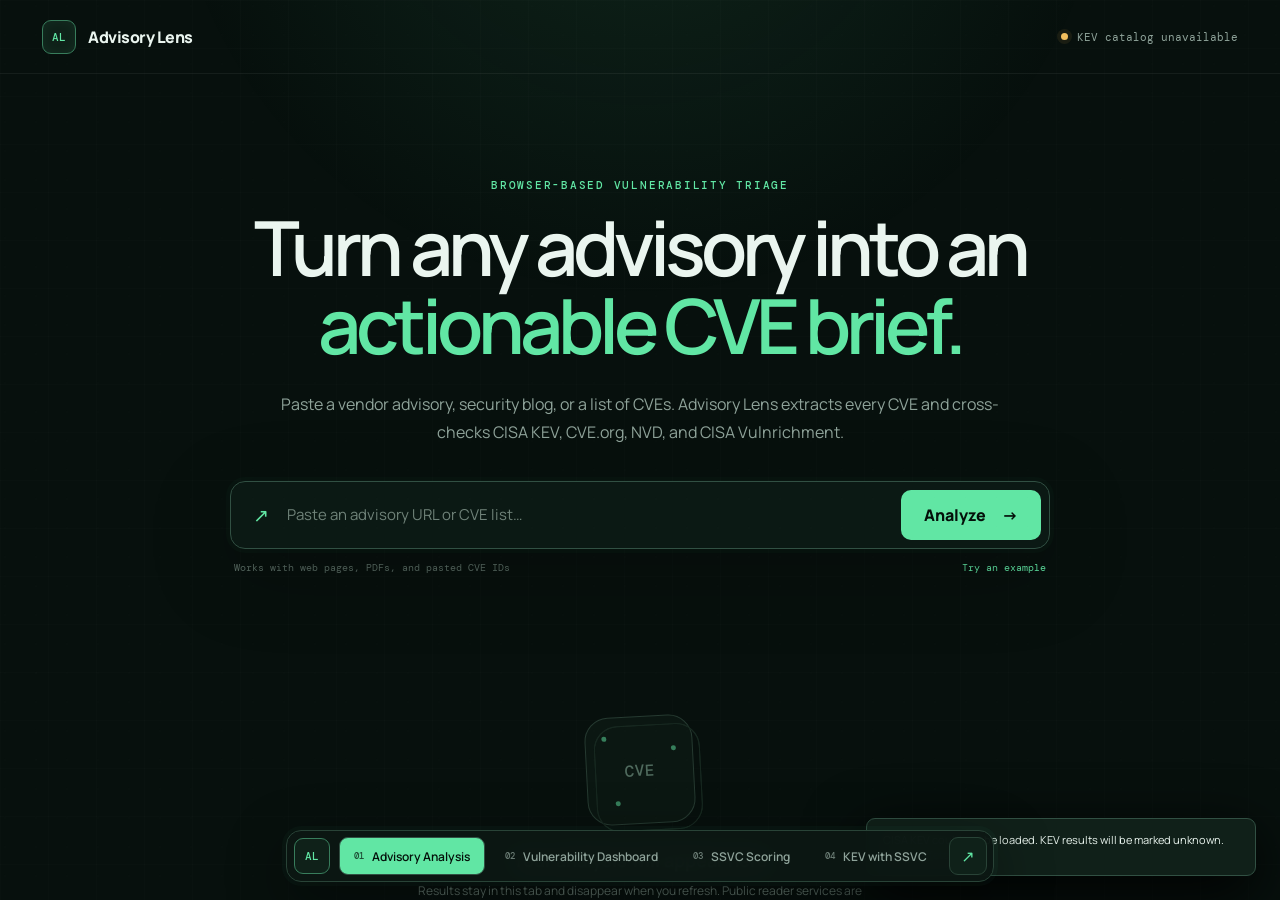
==== index.html @ 2c0b49ba "Add files via upload" ====
<!doctype html>
<html lang="en">
  <head>
    <meta charset="UTF-8" />
    <meta name="viewport" content="width=device-width, initial-scale=1.0" />
    <meta
      name="description"
      content="A unified browser-based workspace for advisory analysis, vulnerability research, and CISA SSVC scoring."
    />
    <meta name="theme-color" content="#07100d" />
    <title>Advisory Lens Platform</title>
    <link rel="icon" href="data:," />
    <link rel="preconnect" href="https://fonts.googleapis.com" />
    <link rel="preconnect" href="https://fonts.gstatic.com" crossorigin />
    <link
      href="https://fonts.googleapis.com/css2?family=DM+Mono:wght@400;500&family=Manrope:wght@500;600;700;800&display=swap"
      rel="stylesheet"
    />
    <style>
      :root {
        color-scheme: dark;
        --ink: #eaf5ef;
        --muted: #8fa39a;
        --bg: #07100d;
        --panel: rgba(12, 23, 19, 0.96);
        --line: #294337;
        --accent: #61e6a4;
        --sans: "Manrope", system-ui, sans-serif;
        --mono: "DM Mono", ui-monospace, monospace;
      }

      * { box-sizing: border-box; }
      html, body { width: 100%; height: 100%; margin: 0; overflow: hidden; background: var(--bg); }

      .platform-view {
        position: fixed;
        inset: 0;
        width: 100%;
        height: 100%;
        border: 0;
        background: var(--bg);
      }

      .platform-view[hidden] { display: none; }

      .tool-dock {
        position: fixed;
        left: 50%;
        bottom: 18px;
        z-index: 100;
        display: flex;
        align-items: center;
        gap: 5px;
        max-width: calc(100% - 24px);
        padding: 6px;
        border: 1px solid var(--line);
        border-radius: 15px;
        background: var(--panel);
        box-shadow: 0 18px 60px rgba(0, 0, 0, 0.45), 0 0 0 4px rgba(97, 230, 164, 0.035);
        backdrop-filter: blur(14px);
        transform: translateX(-50%);
      }

      .tool-dock::before {
        content: "AL";
        display: grid;
        flex: 0 0 34px;
        width: 34px;
        height: 34px;
        margin: 0 4px 0 1px;
        place-items: center;
        border: 1px solid #387d5c;
        border-radius: 9px;
        color: var(--accent);
        background: #0f2119;
        font: 500 11px var(--mono);
      }

      .tool-tab {
        display: flex;
        align-items: center;
        gap: 8px;
        min-height: 38px;
        padding: 0 14px;
        border: 1px solid transparent;
        border-radius: 9px;
        color: var(--muted);
        background: transparent;
        font: 600 12px var(--sans);
        white-space: nowrap;
        cursor: pointer;
        transition: color 0.15s, background 0.15s, border-color 0.15s, transform 0.15s;
      }

      .tool-tab:hover { color: var(--ink); background: rgba(97, 230, 164, 0.06); }
      .tool-tab:active { transform: translateY(1px); }
      .tool-tab:focus-visible { outline: 2px solid var(--accent); outline-offset: 2px; }
      .tool-tab[aria-selected="true"] {
        border-color: #315043;
        color: #04100a;
        background: var(--accent);
      }

      .tool-tab .tab-number {
        color: inherit;
        font: 500 9px var(--mono);
        opacity: 0.72;
      }

      .tool-tab .tab-label { color: inherit; }

      .open-tool {
        display: grid;
        width: 38px;
        height: 38px;
        margin-left: 2px;
        place-items: center;
        border: 1px solid var(--line);
        border-radius: 9px;
        color: var(--accent);
        background: #0f2119;
        font: 500 16px var(--sans);
        text-decoration: none;
      }

      .open-tool:hover { border-color: #4d896c; }
      .open-tool:focus-visible { outline: 2px solid var(--accent); outline-offset: 2px; }

      @media (max-width: 670px) {
        .tool-dock { bottom: 8px; width: calc(100% - 16px); justify-content: center; }
        .tool-dock::before, .open-tool { display: none; }
        .tool-tab { flex: 1; justify-content: center; min-width: 0; padding: 0 7px; font-size: 10px; }
        .tool-tab .tab-number { display: none; }
        .tool-tab .tab-label { overflow: hidden; font-size: 0; text-overflow: ellipsis; }
        .tool-tab .tab-label::after { content: attr(data-short); font-size: 10px; }
      }
    </style>
  </head>
  <body>
    <iframe
      id="advisoryView"
      class="platform-view"
      title="Advisory Analysis"
      src="advisory-analysis.html"
    ></iframe>
    <iframe
      id="vulnerabilityView"
      class="platform-view"
      title="Vulnerability Dashboard"
      data-src="vulnerability-dashboard.html"
      hidden
    ></iframe>
    <iframe
      id="ssvcView"
      class="platform-view"
      title="SSVC Scoring"
      data-src="ssvc-dashboard.html"
      hidden
    ></iframe>
    <iframe
      id="kevSsvcView"
      class="platform-view"
      title="KEV with SSVC"
      data-src="kev-ssvc.html"
      hidden
    ></iframe>

    <nav class="tool-dock" role="tablist" aria-label="Vulnerability platform tools">
      <button class="tool-tab" id="advisoryTab" type="button" role="tab" aria-selected="true" aria-controls="advisoryView" data-tool="advisory">
        <span class="tab-number">01</span><span class="tab-label" data-short="Advisory">Advisory Analysis</span>
      </button>
      <button class="tool-tab" id="vulnerabilityTab" type="button" role="tab" aria-selected="false" aria-controls="vulnerabilityView" data-tool="vulnerability" tabindex="-1">
        <span class="tab-number">02</span><span class="tab-label" data-short="Dashboard">Vulnerability Dashboard</span>
      </button>
      <button class="tool-tab" id="ssvcTab" type="button" role="tab" aria-selected="false" aria-controls="ssvcView" data-tool="ssvc" tabindex="-1">
        <span class="tab-number">03</span><span class="tab-label" data-short="SSVC">SSVC Scoring</span>
      </button>
      <button class="tool-tab" id="kevSsvcTab" type="button" role="tab" aria-selected="false" aria-controls="kevSsvcView" data-tool="kev-ssvc" tabindex="-1">
        <span class="tab-number">04</span><span class="tab-label" data-short="KEV + SSVC">KEV with SSVC</span>
      </button>
      <a class="open-tool" id="openTool" href="advisory-analysis.html" target="_blank" rel="noopener" aria-label="Open current tool in a new tab" title="Open current tool in a new tab">↗</a>
    </nav>

    <script>
      const tools = {
        advisory: {
          tab: document.getElementById("advisoryTab"),
          view: document.getElementById("advisoryView"),
          source: "advisory-analysis.html",
          title: "Advisory Analysis"
        },
        vulnerability: {
          tab: document.getElementById("vulnerabilityTab"),
          view: document.getElementById("vulnerabilityView"),
          source: "vulnerability-dashboard.html",
          title: "Vulnerability Dashboard"
        },
        ssvc: {
          tab: document.getElementById("ssvcTab"),
          view: document.getElementById("ssvcView"),
          source: "ssvc-dashboard.html",
          title: "SSVC Scoring"
        },
        "kev-ssvc": {
          tab: document.getElementById("kevSsvcTab"),
          view: document.getElementById("kevSsvcView"),
          source: "kev-ssvc.html",
          title: "KEV with SSVC"
        }
      };

      const toolNames = Object.keys(tools);
      const openTool = document.getElementById("openTool");

      function selectTool(name, updateHash = true) {
        const selected = tools[name] || tools.advisory;

        Object.entries(tools).forEach(([toolName, tool]) => {
          const active = toolName === name || (!tools[name] && toolName === "advisory");
          tool.tab.setAttribute("aria-selected", String(active));
          tool.tab.tabIndex = active ? 0 : -1;
          tool.view.hidden = !active;

          if (active && !tool.view.src) {
            tool.view.src = tool.view.dataset.src;
          }
        });

        openTool.href = selected.source;
        document.title = `${selected.title} — Advisory Lens Platform`;

        if (updateHash && window.location.hash !== `#${name}`) {
          history.replaceState(null, "", `#${name}`);
        }
      }

      toolNames.forEach((name, index) => {
        tools[name].tab.addEventListener("click", () => selectTool(name));
        tools[name].tab.addEventListener("keydown", event => {
          if (!['ArrowLeft', 'ArrowRight', 'Home', 'End'].includes(event.key)) return;
          event.preventDefault();
          let nextIndex = index;
          if (event.key === 'ArrowLeft') nextIndex = (index - 1 + toolNames.length) % toolNames.length;
          if (event.key === 'ArrowRight') nextIndex = (index + 1) % toolNames.length;
          if (event.key === 'Home') nextIndex = 0;
          if (event.key === 'End') nextIndex = toolNames.length - 1;
          const nextName = toolNames[nextIndex];
          selectTool(nextName);
          tools[nextName].tab.focus();
        });
      });

      window.addEventListener("hashchange", () => selectTool(window.location.hash.slice(1), false));
      selectTool(window.location.hash.slice(1) || "advisory", false);
    </script>
  </body>
</html>
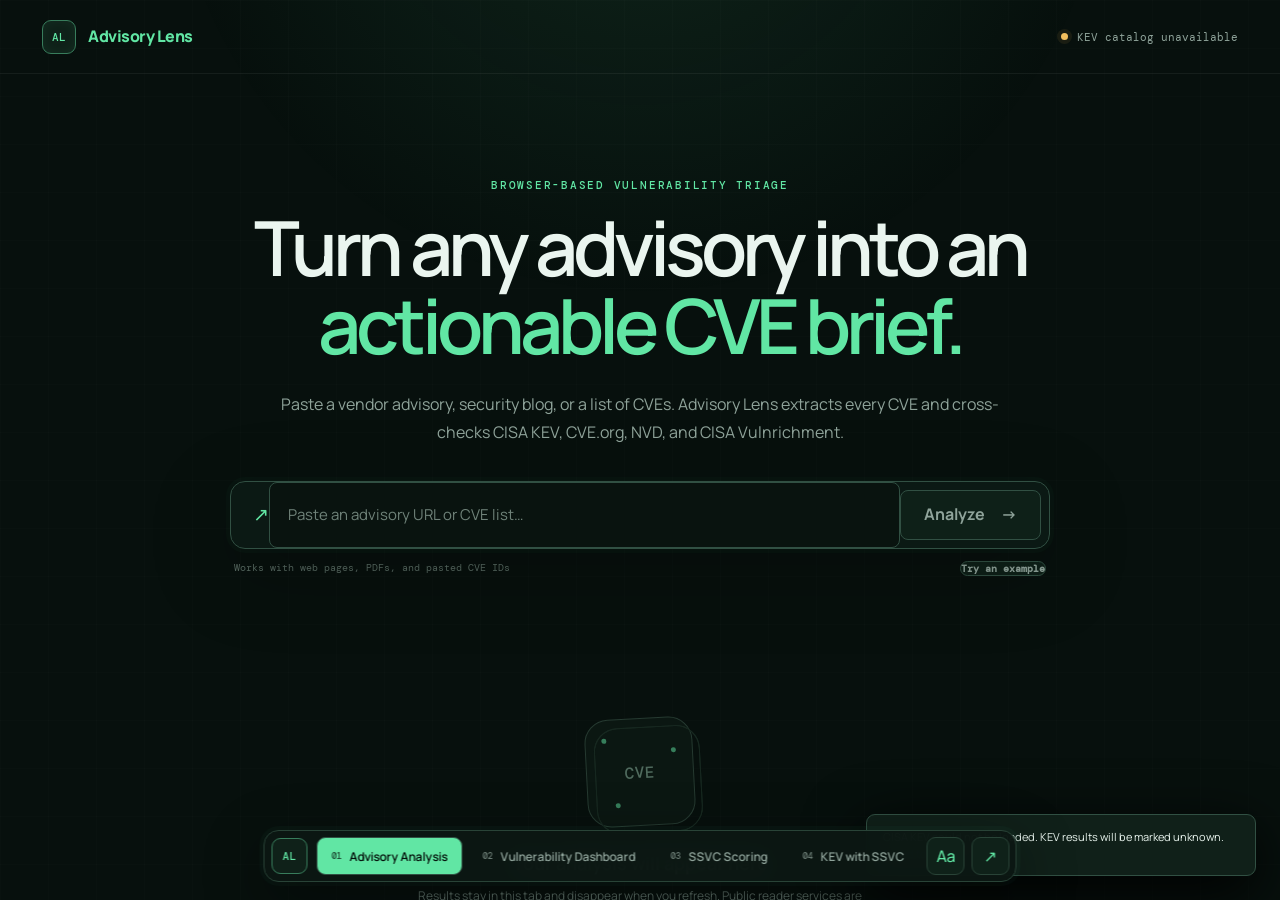
==== commit 6a1d8241: "Add files via upload" ====
--- a/index.html
+++ b/index.html
@@ -16,6 +16,7 @@
       href="https://fonts.googleapis.com/css2?family=DM+Mono:wght@400;500&family=Manrope:wght@500;600;700;800&display=swap"
       rel="stylesheet"
     />
+    <script src="platform-preferences.js"></script>
     <style>
       :root {
         color-scheme: dark;
@@ -109,7 +110,8 @@
 
       .tool-tab .tab-label { color: inherit; }
 
-      .open-tool {
+      .open-tool,
+      .preferences-toggle {
         display: grid;
         width: 38px;
         height: 38px;
@@ -121,10 +123,60 @@
         background: #0f2119;
         font: 500 16px var(--sans);
         text-decoration: none;
-      }
-
-      .open-tool:hover { border-color: #4d896c; }
-      .open-tool:focus-visible { outline: 2px solid var(--accent); outline-offset: 2px; }
+        cursor: pointer;
+      }
+
+      .open-tool:hover, .preferences-toggle:hover { border-color: #4d896c; }
+      .open-tool:focus-visible, .preferences-toggle:focus-visible { outline: 2px solid var(--accent); outline-offset: 2px; }
+
+      .preferences-panel {
+        position: fixed;
+        left: 50%;
+        bottom: 78px;
+        z-index: 110;
+        width: min(420px, calc(100% - 24px));
+        padding: 18px;
+        border: 1px solid var(--line);
+        border-radius: 14px;
+        color: var(--ink);
+        background: var(--panel);
+        box-shadow: 0 24px 80px rgba(0, 0, 0, 0.48);
+        backdrop-filter: blur(16px);
+        transform: translateX(-50%);
+      }
+
+      .preferences-panel[hidden] { display: none; }
+      .preferences-panel h2 { margin: 0 0 4px; font: 700 16px var(--sans); letter-spacing: -0.03em; }
+      .preferences-panel > p { margin: 0 0 16px; color: var(--muted); font: 400 10px/1.5 var(--mono); }
+      .preference-group { display: grid; grid-template-columns: 100px 1fr; gap: 12px; align-items: center; margin: 10px 0 0; padding: 0; border: 0; }
+      .preference-group legend { display: contents; color: var(--muted); font: 500 10px var(--mono); text-transform: uppercase; letter-spacing: 0.07em; }
+      .preference-options { display: grid; grid-template-columns: 1fr 1fr; gap: 6px; }
+      .preference-options button {
+        min-height: 36px;
+        border: 1px solid var(--line);
+        border-radius: 8px;
+        color: var(--muted);
+        background: transparent;
+        font: 600 11px var(--sans);
+        cursor: pointer;
+      }
+      .preference-options button[aria-pressed="true"] { border-color: #3d7b5d; color: #04100a; background: var(--accent); }
+      .preference-options button:focus-visible { outline: 2px solid var(--accent); outline-offset: 2px; }
+
+      html[data-platform-theme="light"] {
+        color-scheme: light;
+        --ink: #10251b;
+        --muted: #526b5e;
+        --bg: #edf7f1;
+        --panel: rgba(248, 252, 250, 0.97);
+        --line: #b8d2c4;
+        --accent: #147a50;
+      }
+      html[data-platform-theme="light"] .tool-dock::before,
+      html[data-platform-theme="light"] .open-tool,
+      html[data-platform-theme="light"] .preferences-toggle { background: #e2f1e8; }
+      html[data-platform-theme="light"] .tool-tab[aria-selected="true"],
+      html[data-platform-theme="light"] .preference-options button[aria-pressed="true"] { color: #ffffff; }
 
       @media (max-width: 670px) {
         .tool-dock { bottom: 8px; width: calc(100% - 16px); justify-content: center; }
@@ -165,6 +217,25 @@
       hidden
     ></iframe>
 
+    <section class="preferences-panel" id="preferencesPanel" aria-labelledby="preferencesTitle" hidden>
+      <h2 id="preferencesTitle">Display preferences</h2>
+      <p>Saved in this browser and applied to every platform page.</p>
+      <fieldset class="preference-group">
+        <legend>Theme</legend>
+        <div class="preference-options">
+          <button type="button" data-pref-theme="dark">Dark</button>
+          <button type="button" data-pref-theme="light">Light</button>
+        </div>
+      </fieldset>
+      <fieldset class="preference-group">
+        <legend>Font size</legend>
+        <div class="preference-options">
+          <button type="button" data-pref-font="normal">Normal</button>
+          <button type="button" data-pref-font="large">Larger</button>
+        </div>
+      </fieldset>
+    </section>
+
     <nav class="tool-dock" role="tablist" aria-label="Vulnerability platform tools">
       <button class="tool-tab" id="advisoryTab" type="button" role="tab" aria-selected="true" aria-controls="advisoryView" data-tool="advisory">
         <span class="tab-number">01</span><span class="tab-label" data-short="Advisory">Advisory Analysis</span>
@@ -178,6 +249,7 @@
       <button class="tool-tab" id="kevSsvcTab" type="button" role="tab" aria-selected="false" aria-controls="kevSsvcView" data-tool="kev-ssvc" tabindex="-1">
         <span class="tab-number">04</span><span class="tab-label" data-short="KEV + SSVC">KEV with SSVC</span>
       </button>
+      <button class="preferences-toggle" id="preferencesToggle" type="button" aria-label="Display preferences" aria-expanded="false" aria-controls="preferencesPanel" title="Display preferences">Aa</button>
       <a class="open-tool" id="openTool" href="advisory-analysis.html" target="_blank" rel="noopener" aria-label="Open current tool in a new tab" title="Open current tool in a new tab">↗</a>
     </nav>
 
@@ -211,6 +283,41 @@
 
       const toolNames = Object.keys(tools);
       const openTool = document.getElementById("openTool");
+      const preferencesToggle = document.getElementById("preferencesToggle");
+      const preferencesPanel = document.getElementById("preferencesPanel");
+
+      function getPreferences() {
+        return window.advisoryLensPreferences?.read() || { theme: "dark", fontSize: "normal" };
+      }
+
+      function broadcastPreferences(preferences = getPreferences()) {
+        Object.values(tools).forEach(tool => {
+          if (tool.view.contentWindow) {
+            tool.view.contentWindow.postMessage({ type: "advisory-lens-preferences", ...preferences }, window.location.origin);
+          }
+        });
+      }
+
+      function syncPreferenceButtons() {
+        const preferences = getPreferences();
+        document.querySelectorAll("[data-pref-theme]").forEach(button => {
+          button.setAttribute("aria-pressed", String(button.dataset.prefTheme === preferences.theme));
+        });
+        document.querySelectorAll("[data-pref-font]").forEach(button => {
+          button.setAttribute("aria-pressed", String(button.dataset.prefFont === preferences.fontSize));
+        });
+      }
+
+      function savePreference(kind, value) {
+        const preferences = getPreferences();
+        if (kind === "theme") preferences.theme = value;
+        if (kind === "fontSize") preferences.fontSize = value;
+        localStorage.setItem(window.advisoryLensPreferences.keys.theme, preferences.theme);
+        localStorage.setItem(window.advisoryLensPreferences.keys.fontSize, preferences.fontSize);
+        window.advisoryLensPreferences.apply(preferences);
+        syncPreferenceButtons();
+        broadcastPreferences(preferences);
+      }
 
       function selectTool(name, updateHash = true) {
         const selected = tools[name] || tools.advisory;
@@ -235,6 +342,7 @@
       }
 
       toolNames.forEach((name, index) => {
+        tools[name].view.addEventListener("load", () => broadcastPreferences());
         tools[name].tab.addEventListener("click", () => selectTool(name));
         tools[name].tab.addEventListener("keydown", event => {
           if (!['ArrowLeft', 'ArrowRight', 'Home', 'End'].includes(event.key)) return;
@@ -250,7 +358,31 @@
         });
       });
 
+      document.querySelectorAll("[data-pref-theme]").forEach(button => {
+        button.addEventListener("click", () => savePreference("theme", button.dataset.prefTheme));
+      });
+      document.querySelectorAll("[data-pref-font]").forEach(button => {
+        button.addEventListener("click", () => savePreference("fontSize", button.dataset.prefFont));
+      });
+      preferencesToggle.addEventListener("click", () => {
+        const opening = preferencesPanel.hidden;
+        preferencesPanel.hidden = !opening;
+        preferencesToggle.setAttribute("aria-expanded", String(opening));
+      });
+      document.addEventListener("click", event => {
+        if (preferencesPanel.hidden || preferencesPanel.contains(event.target) || preferencesToggle.contains(event.target)) return;
+        preferencesPanel.hidden = true;
+        preferencesToggle.setAttribute("aria-expanded", "false");
+      });
+      document.addEventListener("keydown", event => {
+        if (event.key !== "Escape" || preferencesPanel.hidden) return;
+        preferencesPanel.hidden = true;
+        preferencesToggle.setAttribute("aria-expanded", "false");
+        preferencesToggle.focus();
+      });
+
       window.addEventListener("hashchange", () => selectTool(window.location.hash.slice(1), false));
+      syncPreferenceButtons();
       selectTool(window.location.hash.slice(1) || "advisory", false);
     </script>
   </body>
